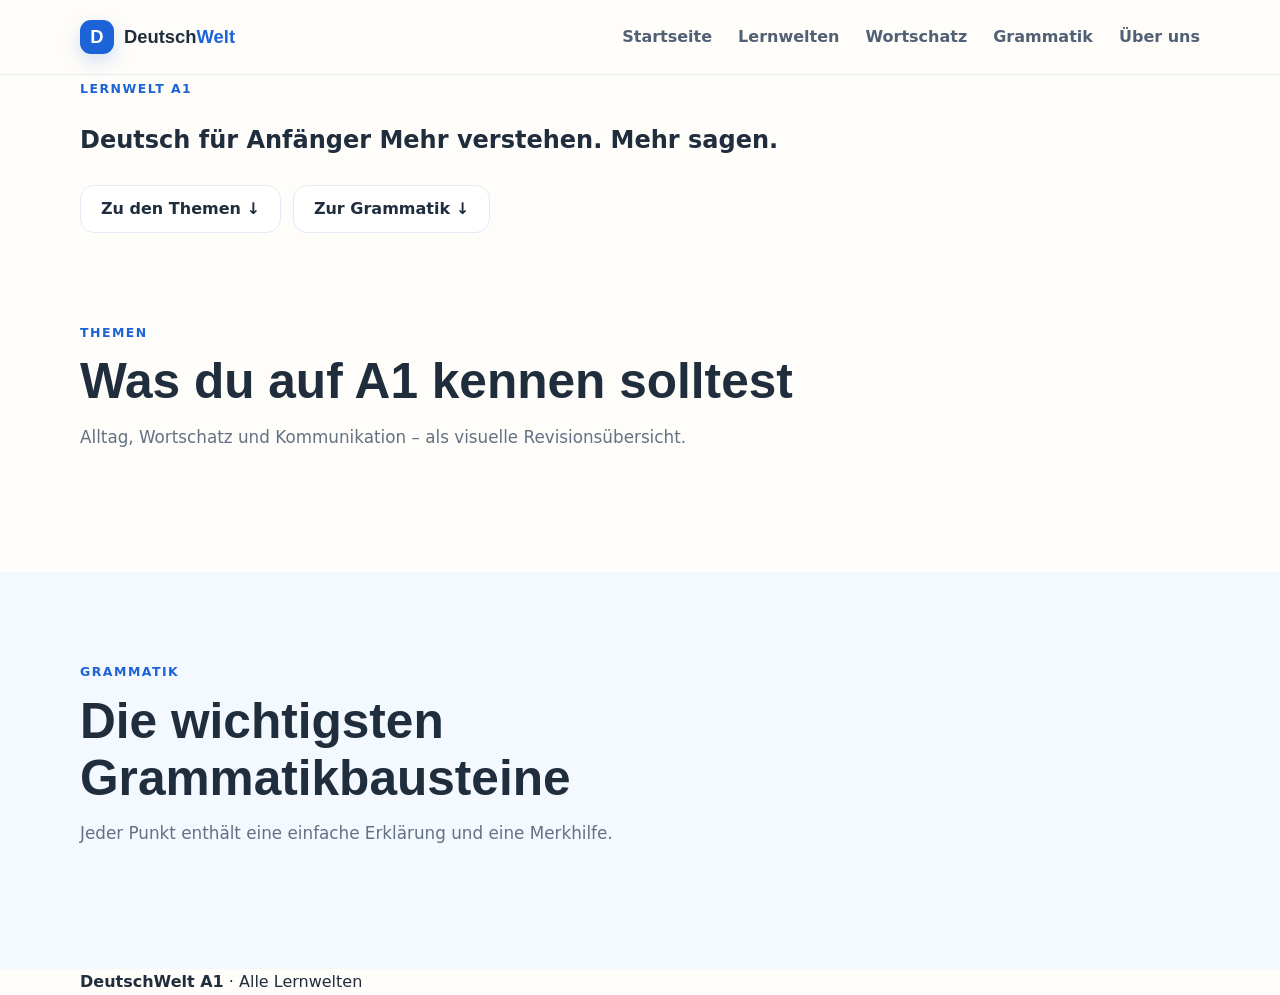
==== a1.html @ 610cddf9 "Create a1.html for A1 German learning content" ====
<!doctype html><html lang="de"><head><meta charset="utf-8"><meta name="viewport" content="width=device-width,initial-scale=1"><meta name="description" content="DeutschWelt A1 Roadmap und Grammatik-Revisionsübersicht."><title>A1 – DeutschWelt Lernwelt</title><link rel="stylesheet" href="style.css"></head><body>
<header class="site-header"><div class="container nav-wrap"><a class="brand" href="index.html"><span class="brand-mark">D</span><span>Deutsch<span>Welt</span></span></a><button class="menu-toggle" id="menuToggle" aria-expanded="false">☰</button><nav class="main-nav" id="mainNav"><a data-nav href="index.html">Startseite</a><a data-nav href="lernen.html">Lernwelten</a><a data-nav href="wortschatz.html">Wortschatz</a><a data-nav href="grammatik.html">Grammatik</a><a data-nav href="ueber-uns.html">Über uns</a></nav></div></header>
<main><section class="page-hero"><div class="container"><div class="page-hero-box"><div class="orb"></div><span class="kicker">LERNWELT A1</span><h1>Deutsch für Anfänger
Mehr verstehen. Mehr sagen.</h1><p class="lead" id="levelGoal"></p><div class="hero-actions"><a class="btn btn-secondary" href="#themen">Zu den Themen ↓</a><a class="btn btn-secondary" href="#grammatik">Zur Grammatik ↓</a></div></div></div></section>
<section class="section" id="themen"><div class="container"><div class="section-intro"><span class="kicker">THEMEN</span><h2>Was du auf A1 kennen solltest</h2><p>Alltag, Wortschatz und Kommunikation – als visuelle Revisionsübersicht.</p></div><div class="content-stack" id="topicCards"></div></div></section>
<section class="section section-soft" id="grammatik"><div class="container"><div class="section-intro"><span class="kicker">GRAMMATIK</span><h2>Die wichtigsten Grammatikbausteine</h2><p>Jeder Punkt enthält eine einfache Erklärung und eine Merkhilfe.</p></div><div class="content-stack" id="grammarCards"></div></div></section></main>
<footer class="footer"><div class="container"><strong>DeutschWelt A1</strong> · <a href="lernen.html">Alle Lernwelten</a></div></footer><script>window.PAGE_LEVEL='A1';</script><script src="data.js"></script><script src="components.js"></script><script src="script.js"></script></body></html>
---- style.css ----
:root {
  --bg: #fffdf9;
  --paper: #ffffff;
  --soft: #f4f8ff;
  --text: #1f2d3d;
  --muted: #647184;
  --primary: #1d63d8;
  --primary-dark: #174ea9;
  --line: #e5ebf4;
  --yellow: #fff1bc;
  --shadow: 0 14px 40px rgba(31, 67, 116, 0.08);
  --radius: 24px;
}

* { box-sizing: border-box; }
html { scroll-behavior: smooth; }
body {
  margin: 0;
  font-family: "DM Sans", system-ui, sans-serif;
  color: var(--text);
  background: var(--bg);
  line-height: 1.6;
}
a { color: inherit; text-decoration: none; }
button { font: inherit; }
.container { width: min(1120px, calc(100% - 40px)); margin: 0 auto; }

.site-header {
  position: sticky;
  top: 0;
  z-index: 30;
  background: rgba(255,253,249,0.9);
  backdrop-filter: blur(14px);
  border-bottom: 1px solid rgba(229,235,244,0.85);
}
.nav-wrap { display: flex; align-items: center; justify-content: space-between; min-height: 74px; }
.brand { display: inline-flex; align-items: center; gap: 10px; font-family: Manrope, sans-serif; font-size: 1.15rem; font-weight: 800; }
.brand > span:last-child > span { color: var(--primary); }
.brand-mark { display: grid; place-items: center; width: 34px; height: 34px; border-radius: 11px; color: white; background: var(--primary); box-shadow: 0 7px 20px rgba(29,99,216,.2); }
.main-nav { display: flex; gap: 26px; font-weight: 600; color: #516075; }
.main-nav a:hover { color: var(--primary); }
.menu-toggle { display: none; border: 0; background: transparent; font-size: 1.5rem; }

.hero { padding: 76px 0 48px; overflow: hidden; }
.hero-grid { display: grid; grid-template-columns: 1.05fr .95fr; gap: 40px; align-items: center; }
.eyebrow, .kicker, .mini-label { text-transform: uppercase; letter-spacing: .12em; font-size: .78rem; font-weight: 800; color: var(--primary); }
.hero h1, h2, h3, h4 { font-family: Manrope, sans-serif; line-height: 1.15; }
.hero h1 { font-size: clamp(2.7rem, 7vw, 5rem); margin: 12px 0 18px; max-width: 700px; }
.hero-lead { max-width: 630px; color: var(--muted); font-size: 1.14rem; }
.hero-actions { display: flex; flex-wrap: wrap; gap: 12px; margin-top: 26px; }
.btn { display: inline-flex; align-items: center; justify-content: center; min-height: 48px; padding: 0 20px; border-radius: 14px; font-weight: 700; border: 1px solid transparent; cursor: pointer; }
.btn-primary { background: var(--primary); color: #fff; box-shadow: 0 10px 24px rgba(29,99,216,.22); }
.btn-primary:hover { background: var(--primary-dark); }
.btn-secondary { background: #fff; color: var(--text); border-color: var(--line); }
.btn-secondary:hover { border-color: #c9d6e8; background: #fbfcff; }
.btn-small { min-height: 42px; padding: 0 16px; }
.hero-note { margin-top: 14px; color: #778398; font-size: .92rem; }

.hero-art { min-height: 380px; position: relative; background: linear-gradient(180deg, #eef6ff 0%, #fbfdff 100%); border-radius: 38px; border: 1px solid #e6eef8; box-shadow: var(--shadow); overflow: hidden; }
.sun { position: absolute; width: 110px; height: 110px; top: 42px; right: 52px; border-radius: 50%; background: var(--yellow); }
.cloud { position: absolute; width: 90px; height: 30px; border-radius: 30px; background: #fff; opacity: .9; }
.cloud::before, .cloud::after { content: ""; position: absolute; border-radius: 50%; background: #fff; }
.cloud::before { width: 38px; height: 38px; left: 10px; top: -18px; }
.cloud::after { width: 52px; height: 52px; right: 8px; top: -25px; }
.cloud-1 { top: 76px; left: 34px; }
.cloud-2 { top: 122px; right: 120px; transform: scale(.8); }
.book-illustration { position: absolute; left: 50%; top: 55%; transform: translate(-50%,-50%); width: 250px; height: 150px; }
.book-cover { position: absolute; top: 10px; width: 116px; height: 130px; display: grid; place-items: center; color: #fff; font-family: Manrope, sans-serif; font-weight: 800; font-size: 1.2rem; box-shadow: 0 15px 32px rgba(46,75,117,.18); }
.book-cover.left { left: 7px; transform: skewY(7deg) rotate(-3deg); border-radius: 18px 9px 9px 20px; background: #3778df; }
.book-cover.right { right: 7px; transform: skewY(-7deg) rotate(3deg); border-radius: 9px 18px 20px 9px; background: #ffbf43; color: #36465e; }
.book-cover::after { content: ""; width: 72px; height: 2px; background: rgba(255,255,255,.45); position: absolute; bottom: 22px; }
.bookmark { position: absolute; left: 50%; top: 2px; width: 16px; height: 56px; background: #ea6370; transform: translateX(-50%); clip-path: polygon(0 0, 100% 0, 100% 100%, 50% 78%, 0 100%); z-index: 5; }
.speech-bubble { position: absolute; right: 22px; bottom: 24px; background: #fff; padding: 10px 14px; border-radius: 14px; box-shadow: var(--shadow); font-weight: 700; color: #45546a; }

.section { padding: 86px 0; }
.section-soft { background: var(--soft); }
.section-intro { max-width: 720px; margin-bottom: 36px; }
.section-intro.center { margin-inline: auto; text-align: center; }
.section-intro h2 { font-size: clamp(2rem, 5vw, 3.1rem); margin: 9px 0 13px; }
.section-intro p { margin: 0; color: var(--muted); font-size: 1.05rem; }
.row-between { display: flex; justify-content: space-between; align-items: end; }
.feature-grid { display: grid; grid-template-columns: repeat(4,1fr); gap: 18px; }
.feature-card, .level-card, .lesson-card, .today-word-card, .grammar-card, .practice-card { background: var(--paper); border: 1px solid var(--line); box-shadow: var(--shadow); }
.feature-card { padding: 24px; border-radius: 20px; }
.feature-card h3 { margin: 14px 0 8px; font-size: 1.2rem; }
.feature-card p { margin: 0; color: var(--muted); font-size: .95rem; }
.icon-circle { width: 48px; height: 48px; border-radius: 14px; display: grid; place-items: center; background: #f0f5ff; font-size: 1.4rem; }

.level-grid { display: grid; grid-template-columns: repeat(2,1fr); gap: 22px; }
.level-card { position: relative; padding: 28px; border-radius: 28px; overflow: hidden; }
.level-card::after { content:""; position:absolute; width:130px; height:130px; border-radius:50%; right:-40px; bottom:-50px; background: #edf4ff; }
.level-header { display:flex; justify-content:space-between; align-items:center; }
.level-badge { display: inline-flex; align-items:center; justify-content:center; min-width: 56px; height: 42px; border-radius: 14px; background: #edf4ff; color: var(--primary); font-family: Manrope, sans-serif; font-weight: 800; }
.level-card h3 { font-size: 1.7rem; margin: 20px 0 8px; }
.level-card p { color: var(--muted); }
.level-card ul { padding-left: 0; list-style: none; display:grid; gap:8px; margin: 18px 0 22px; }
.level-card li { color: #4d5a6c; }
.level-card li::before { content:"✓"; color: var(--primary); font-weight: 800; margin-right: 9px; }
.level-meta { display:flex; gap:10px; align-items:center; color:#7a8799; font-size:.9rem; }

.practice-grid { display:grid; grid-template-columns: repeat(4,1fr); gap:16px; margin-bottom:34px; }
.practice-card { text-align:left; border-radius:20px; padding:20px; border:1px solid var(--line); cursor:pointer; }
.practice-card:hover { transform: translateY(-2px); border-color:#c9d9ef; }
.practice-card > span { display:block; font-size:1.7rem; margin-bottom:10px; }
.practice-card strong { display:block; font-family:Manrope,sans-serif; font-size:1.05rem; }
.practice-card small { display:block; color:var(--muted); margin-top:5px; }

.lesson-toolbar { display:flex; justify-content:space-between; gap:15px; flex-wrap:wrap; margin-bottom:24px; }
.filter-group { display:flex; gap:8px; flex-wrap:wrap; }
.filter-btn, .type-filter { border:1px solid var(--line); background:#fff; color:#5f6c80; padding:9px 13px; border-radius:12px; cursor:pointer; font-weight:700; }
.filter-btn.active, .type-filter.active { background:#eaf2ff; border-color:#c8daf6; color:var(--primary); }
.lesson-grid { display:grid; grid-template-columns:repeat(3,1fr); gap:18px; }
.lesson-card { border-radius:20px; padding:22px; }
.lesson-tag { display:inline-flex; gap:7px; align-items:center; font-size:.8rem; font-weight:800; color:var(--primary); text-transform:uppercase; letter-spacing:.07em; }
.lesson-card h3 { font-size:1.25rem; margin:12px 0 9px; }
.lesson-card p { color:var(--muted); margin:0 0 18px; min-height:62px; }
.lesson-footer { display:flex; justify-content:space-between; align-items:center; color:#7b8799; font-size:.9rem; }
.lesson-link { border:0; background:transparent; color:var(--primary); font-weight:800; cursor:pointer; padding:0; }
.empty-state { grid-column:1/-1; text-align:center; color:var(--muted); padding:40px; }

.split-layout { display:grid; grid-template-columns:1.2fr .8fr; gap:34px; align-items:stretch; }
.topic-list { display:flex; flex-wrap:wrap; gap:10px; margin-top:22px; }
.topic-pill { background:#fff; border:1px solid var(--line); padding:10px 13px; border-radius:12px; font-weight:700; color:#526074; }
.today-word-card { border-radius:28px; padding:34px; display:flex; flex-direction:column; justify-content:center; min-height:330px; }
.word-article { color:var(--primary); font-size:1.1rem; font-weight:800; margin-top:14px; }
.today-word-card h3 { font-size:3.3rem; margin:2px 0 8px; }
.word-meta { color:#7c8797; }
.today-word-card p { color:#59677a; font-size:1.08rem; margin:20px 0; }

.grammar-grid { display:grid; grid-template-columns:repeat(4,1fr); gap:16px; }
.grammar-card { border-radius:18px; padding:20px; }
.grammar-card .level-badge { margin-bottom:18px; }
.grammar-card h3 { font-size:1.1rem; margin:0 0 6px; }
.grammar-card p { margin:0; color:var(--muted); font-size:.92rem; }

.cta-section { padding: 30px 0 86px; }
.cta-card { border-radius:30px; background:#eaf2ff; border:1px solid #d5e3f8; padding:34px; display:flex; align-items:center; justify-content:space-between; gap:20px; }
.cta-card h2 { margin:8px 0 8px; font-size:2rem; max-width:700px; }
.cta-card p { margin:0; color:#5f6f84; }

.site-footer { padding: 45px 0 22px; background:#1f2d3d; color:#d8e1ed; }
.footer-grid { display:grid; grid-template-columns:2fr 1fr 1fr; gap:30px; }
.footer-brand { color:#fff; }
.footer-grid p { color:#aab7c8; }
.footer-grid h4 { margin:0 0 10px; color:#fff; }
.footer-grid a { display:block; color:#afbdce; margin:5px 0; }
.footer-grid a:hover { color:#fff; }
.footer-bottom { border-top:1px solid rgba(255,255,255,.12); margin-top:30px; padding-top:16px; color:#93a1b2; font-size:.88rem; }

.lesson-modal { display:none; position:fixed; inset:0; z-index:50; }
.lesson-modal.open { display:block; }
.modal-backdrop { position:absolute; inset:0; background:rgba(17,31,49,.45); backdrop-filter:blur(5px); }
.modal-card { position:relative; width:min(680px,calc(100% - 32px)); max-height:calc(100vh - 60px); overflow:auto; margin:30px auto; background:#fff; border-radius:28px; padding:34px; box-shadow:0 25px 70px rgba(0,0,0,.18); }
.modal-close { position:absolute; right:18px; top:14px; border:0; background:#f1f4f8; width:38px; height:38px; border-radius:50%; font-size:1.5rem; cursor:pointer; }
.modal-card h2 { margin:10px 40px 10px 0; }
.modal-card p { color:var(--muted); }
.modal-example, .quiz-box { background:#f7faff; border:1px solid #e0eafb; border-radius:18px; padding:18px; margin-top:20px; }
.quiz-option { width:100%; text-align:left; padding:12px 14px; margin:8px 0 0; border-radius:12px; border:1px solid var(--line); background:#fff; cursor:pointer; }
.quiz-option.correct { border-color:#78c49a; background:#eefaf3; }
.quiz-option.wrong { border-color:#ef9797; background:#fff2f2; }
.quiz-feedback { margin-top:12px; font-weight:700; }

@media (max-width: 980px) {
  .feature-grid { grid-template-columns:repeat(2,1fr); }
  .lesson-grid { grid-template-columns:repeat(2,1fr); }
  .grammar-grid { grid-template-columns:repeat(2,1fr); }
  .practice-grid { grid-template-columns:repeat(2,1fr); }
}
@media (max-width: 760px) {
  .container { width:min(100% - 28px,1120px); }
  .main-nav { display:none; position:absolute; top:74px; left:0; right:0; padding:16px 20px 22px; background:#fffdf9; border-bottom:1px solid var(--line); flex-direction:column; gap:12px; }
  .main-nav.open { display:flex; }
  .menu-toggle { display:block; }
  .hero { padding-top:45px; }
  .hero-grid, .split-layout { grid-template-columns:1fr; }
  .hero-art { min-height:290px; }
  .level-grid, .lesson-grid { grid-template-columns:1fr; }
  .feature-grid, .practice-grid, .grammar-grid { grid-template-columns:1fr; }
  .row-between { align-items:start; }
  .cta-card { flex-direction:column; align-items:flex-start; }
  .footer-grid { grid-template-columns:1fr 1fr; }
  .footer-grid > :first-child { grid-column:1/-1; }
}
@media (max-width: 480px) {
  .hero h1 { font-size:2.45rem; }
  .hero-actions .btn { width:100%; }
  .footer-grid { grid-template-columns:1fr; }
}
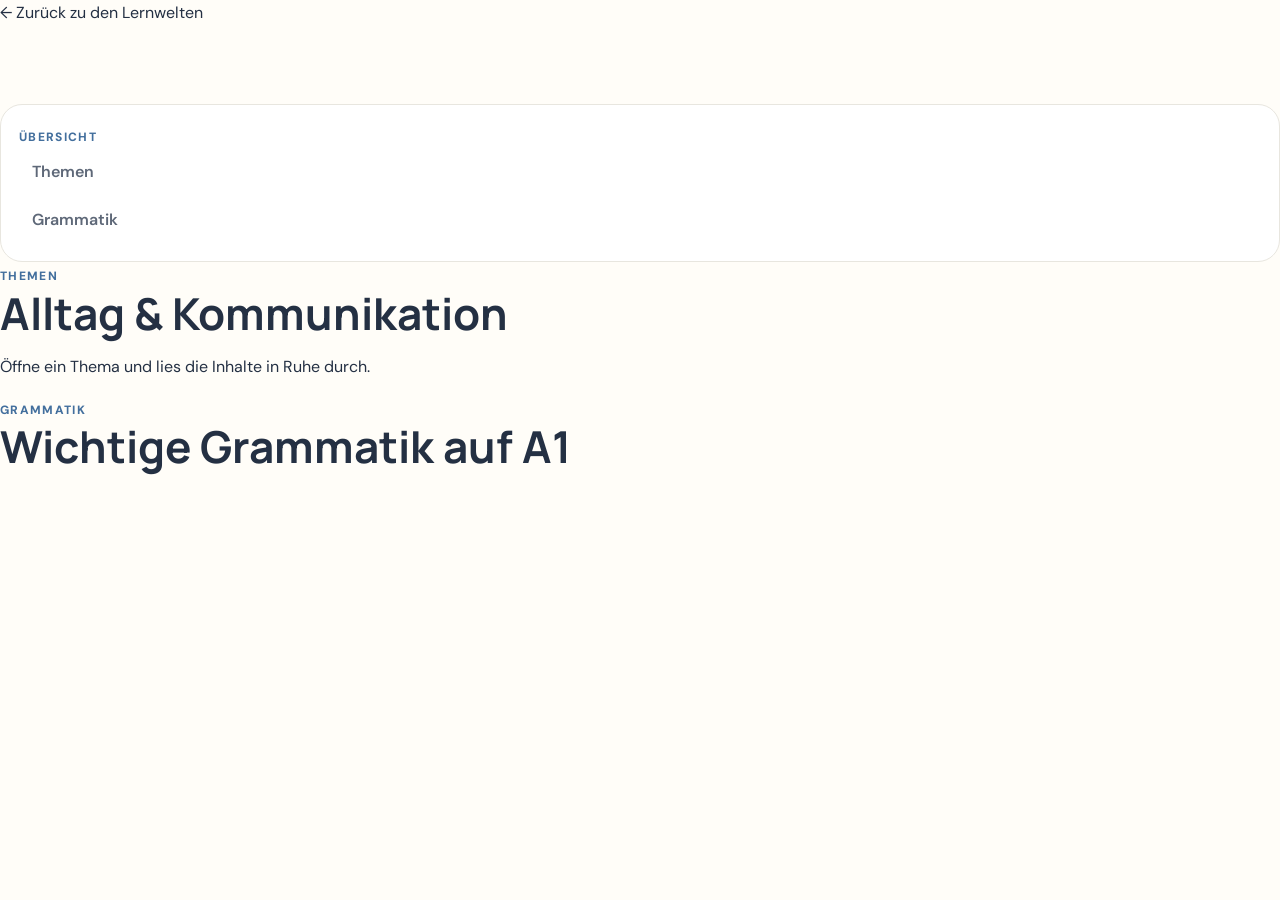
==== commit 464f563d: "Revise A1 HTML structure and content Updated the structure and content of the A1 HTML page, includin" ====
--- a/a1.html
+++ b/a1.html
@@ -1,7 +1 @@
-<!doctype html><html lang="de"><head><meta charset="utf-8"><meta name="viewport" content="width=device-width,initial-scale=1"><meta name="description" content="DeutschWelt A1 Roadmap und Grammatik-Revisionsübersicht."><title>A1 – DeutschWelt Lernwelt</title><link rel="stylesheet" href="style.css"></head><body>
-<header class="site-header"><div class="container nav-wrap"><a class="brand" href="index.html"><span class="brand-mark">D</span><span>Deutsch<span>Welt</span></span></a><button class="menu-toggle" id="menuToggle" aria-expanded="false">☰</button><nav class="main-nav" id="mainNav"><a data-nav href="index.html">Startseite</a><a data-nav href="lernen.html">Lernwelten</a><a data-nav href="wortschatz.html">Wortschatz</a><a data-nav href="grammatik.html">Grammatik</a><a data-nav href="ueber-uns.html">Über uns</a></nav></div></header>
-<main><section class="page-hero"><div class="container"><div class="page-hero-box"><div class="orb"></div><span class="kicker">LERNWELT A1</span><h1>Deutsch für Anfänger
-Mehr verstehen. Mehr sagen.</h1><p class="lead" id="levelGoal"></p><div class="hero-actions"><a class="btn btn-secondary" href="#themen">Zu den Themen ↓</a><a class="btn btn-secondary" href="#grammatik">Zur Grammatik ↓</a></div></div></div></section>
-<section class="section" id="themen"><div class="container"><div class="section-intro"><span class="kicker">THEMEN</span><h2>Was du auf A1 kennen solltest</h2><p>Alltag, Wortschatz und Kommunikation – als visuelle Revisionsübersicht.</p></div><div class="content-stack" id="topicCards"></div></div></section>
-<section class="section section-soft" id="grammatik"><div class="container"><div class="section-intro"><span class="kicker">GRAMMATIK</span><h2>Die wichtigsten Grammatikbausteine</h2><p>Jeder Punkt enthält eine einfache Erklärung und eine Merkhilfe.</p></div><div class="content-stack" id="grammarCards"></div></div></section></main>
-<footer class="footer"><div class="container"><strong>DeutschWelt A1</strong> · <a href="lernen.html">Alle Lernwelten</a></div></footer><script>window.PAGE_LEVEL='A1';</script><script src="data.js"></script><script src="components.js"></script><script src="script.js"></script></body></html>
+<!doctype html><html lang="de"><head><meta charset="utf-8"><meta name="viewport" content="width=device-width, initial-scale=1"><title>A1 – DeutschWelt</title><link rel="stylesheet" href="style.css"></head><body data-page="level" data-level="A1"><div id="site-header"></div><main><section class="level-hero shell"><a class="back-link" href="lernen.html">← Zurück zu den Lernwelten</a><div id="level-intro"></div></section><section class="section shell"><div class="content-layout"><aside class="side-nav"><div class="side-nav-sticky"><span class="eyebrow">ÜBERSICHT</span><a href="#topics">Themen</a><a href="#grammar">Grammatik</a></div></aside><div class="content-column"><section id="topics" class="content-section"><div class="section-heading compact"><div><span class="eyebrow">THEMEN</span><h2>Alltag & Kommunikation</h2></div><p>Öffne ein Thema und lies die Inhalte in Ruhe durch.</p></div><div id="level-topics" class="topic-grid"></div></section><section id="grammar" class="content-section"><div class="section-heading compact"><div><span class="eyebrow">GRAMMATIK</span><h2>Wichtige Grammatik auf A1</h2></div></div><div id="level-grammar" class="grammar-list"></div></section></div></div></section></main><div id="site-footer"></div><script src="script.js"></script></body></html>
--- a/style.css
+++ b/style.css
@@ -1,188 +1,2 @@
-:root {
-  --bg: #fffdf9;
-  --paper: #ffffff;
-  --soft: #f4f8ff;
-  --text: #1f2d3d;
-  --muted: #647184;
-  --primary: #1d63d8;
-  --primary-dark: #174ea9;
-  --line: #e5ebf4;
-  --yellow: #fff1bc;
-  --shadow: 0 14px 40px rgba(31, 67, 116, 0.08);
-  --radius: 24px;
-}
-
-* { box-sizing: border-box; }
-html { scroll-behavior: smooth; }
-body {
-  margin: 0;
-  font-family: "DM Sans", system-ui, sans-serif;
-  color: var(--text);
-  background: var(--bg);
-  line-height: 1.6;
-}
-a { color: inherit; text-decoration: none; }
-button { font: inherit; }
-.container { width: min(1120px, calc(100% - 40px)); margin: 0 auto; }
-
-.site-header {
-  position: sticky;
-  top: 0;
-  z-index: 30;
-  background: rgba(255,253,249,0.9);
-  backdrop-filter: blur(14px);
-  border-bottom: 1px solid rgba(229,235,244,0.85);
-}
-.nav-wrap { display: flex; align-items: center; justify-content: space-between; min-height: 74px; }
-.brand { display: inline-flex; align-items: center; gap: 10px; font-family: Manrope, sans-serif; font-size: 1.15rem; font-weight: 800; }
-.brand > span:last-child > span { color: var(--primary); }
-.brand-mark { display: grid; place-items: center; width: 34px; height: 34px; border-radius: 11px; color: white; background: var(--primary); box-shadow: 0 7px 20px rgba(29,99,216,.2); }
-.main-nav { display: flex; gap: 26px; font-weight: 600; color: #516075; }
-.main-nav a:hover { color: var(--primary); }
-.menu-toggle { display: none; border: 0; background: transparent; font-size: 1.5rem; }
-
-.hero { padding: 76px 0 48px; overflow: hidden; }
-.hero-grid { display: grid; grid-template-columns: 1.05fr .95fr; gap: 40px; align-items: center; }
-.eyebrow, .kicker, .mini-label { text-transform: uppercase; letter-spacing: .12em; font-size: .78rem; font-weight: 800; color: var(--primary); }
-.hero h1, h2, h3, h4 { font-family: Manrope, sans-serif; line-height: 1.15; }
-.hero h1 { font-size: clamp(2.7rem, 7vw, 5rem); margin: 12px 0 18px; max-width: 700px; }
-.hero-lead { max-width: 630px; color: var(--muted); font-size: 1.14rem; }
-.hero-actions { display: flex; flex-wrap: wrap; gap: 12px; margin-top: 26px; }
-.btn { display: inline-flex; align-items: center; justify-content: center; min-height: 48px; padding: 0 20px; border-radius: 14px; font-weight: 700; border: 1px solid transparent; cursor: pointer; }
-.btn-primary { background: var(--primary); color: #fff; box-shadow: 0 10px 24px rgba(29,99,216,.22); }
-.btn-primary:hover { background: var(--primary-dark); }
-.btn-secondary { background: #fff; color: var(--text); border-color: var(--line); }
-.btn-secondary:hover { border-color: #c9d6e8; background: #fbfcff; }
-.btn-small { min-height: 42px; padding: 0 16px; }
-.hero-note { margin-top: 14px; color: #778398; font-size: .92rem; }
-
-.hero-art { min-height: 380px; position: relative; background: linear-gradient(180deg, #eef6ff 0%, #fbfdff 100%); border-radius: 38px; border: 1px solid #e6eef8; box-shadow: var(--shadow); overflow: hidden; }
-.sun { position: absolute; width: 110px; height: 110px; top: 42px; right: 52px; border-radius: 50%; background: var(--yellow); }
-.cloud { position: absolute; width: 90px; height: 30px; border-radius: 30px; background: #fff; opacity: .9; }
-.cloud::before, .cloud::after { content: ""; position: absolute; border-radius: 50%; background: #fff; }
-.cloud::before { width: 38px; height: 38px; left: 10px; top: -18px; }
-.cloud::after { width: 52px; height: 52px; right: 8px; top: -25px; }
-.cloud-1 { top: 76px; left: 34px; }
-.cloud-2 { top: 122px; right: 120px; transform: scale(.8); }
-.book-illustration { position: absolute; left: 50%; top: 55%; transform: translate(-50%,-50%); width: 250px; height: 150px; }
-.book-cover { position: absolute; top: 10px; width: 116px; height: 130px; display: grid; place-items: center; color: #fff; font-family: Manrope, sans-serif; font-weight: 800; font-size: 1.2rem; box-shadow: 0 15px 32px rgba(46,75,117,.18); }
-.book-cover.left { left: 7px; transform: skewY(7deg) rotate(-3deg); border-radius: 18px 9px 9px 20px; background: #3778df; }
-.book-cover.right { right: 7px; transform: skewY(-7deg) rotate(3deg); border-radius: 9px 18px 20px 9px; background: #ffbf43; color: #36465e; }
-.book-cover::after { content: ""; width: 72px; height: 2px; background: rgba(255,255,255,.45); position: absolute; bottom: 22px; }
-.bookmark { position: absolute; left: 50%; top: 2px; width: 16px; height: 56px; background: #ea6370; transform: translateX(-50%); clip-path: polygon(0 0, 100% 0, 100% 100%, 50% 78%, 0 100%); z-index: 5; }
-.speech-bubble { position: absolute; right: 22px; bottom: 24px; background: #fff; padding: 10px 14px; border-radius: 14px; box-shadow: var(--shadow); font-weight: 700; color: #45546a; }
-
-.section { padding: 86px 0; }
-.section-soft { background: var(--soft); }
-.section-intro { max-width: 720px; margin-bottom: 36px; }
-.section-intro.center { margin-inline: auto; text-align: center; }
-.section-intro h2 { font-size: clamp(2rem, 5vw, 3.1rem); margin: 9px 0 13px; }
-.section-intro p { margin: 0; color: var(--muted); font-size: 1.05rem; }
-.row-between { display: flex; justify-content: space-between; align-items: end; }
-.feature-grid { display: grid; grid-template-columns: repeat(4,1fr); gap: 18px; }
-.feature-card, .level-card, .lesson-card, .today-word-card, .grammar-card, .practice-card { background: var(--paper); border: 1px solid var(--line); box-shadow: var(--shadow); }
-.feature-card { padding: 24px; border-radius: 20px; }
-.feature-card h3 { margin: 14px 0 8px; font-size: 1.2rem; }
-.feature-card p { margin: 0; color: var(--muted); font-size: .95rem; }
-.icon-circle { width: 48px; height: 48px; border-radius: 14px; display: grid; place-items: center; background: #f0f5ff; font-size: 1.4rem; }
-
-.level-grid { display: grid; grid-template-columns: repeat(2,1fr); gap: 22px; }
-.level-card { position: relative; padding: 28px; border-radius: 28px; overflow: hidden; }
-.level-card::after { content:""; position:absolute; width:130px; height:130px; border-radius:50%; right:-40px; bottom:-50px; background: #edf4ff; }
-.level-header { display:flex; justify-content:space-between; align-items:center; }
-.level-badge { display: inline-flex; align-items:center; justify-content:center; min-width: 56px; height: 42px; border-radius: 14px; background: #edf4ff; color: var(--primary); font-family: Manrope, sans-serif; font-weight: 800; }
-.level-card h3 { font-size: 1.7rem; margin: 20px 0 8px; }
-.level-card p { color: var(--muted); }
-.level-card ul { padding-left: 0; list-style: none; display:grid; gap:8px; margin: 18px 0 22px; }
-.level-card li { color: #4d5a6c; }
-.level-card li::before { content:"✓"; color: var(--primary); font-weight: 800; margin-right: 9px; }
-.level-meta { display:flex; gap:10px; align-items:center; color:#7a8799; font-size:.9rem; }
-
-.practice-grid { display:grid; grid-template-columns: repeat(4,1fr); gap:16px; margin-bottom:34px; }
-.practice-card { text-align:left; border-radius:20px; padding:20px; border:1px solid var(--line); cursor:pointer; }
-.practice-card:hover { transform: translateY(-2px); border-color:#c9d9ef; }
-.practice-card > span { display:block; font-size:1.7rem; margin-bottom:10px; }
-.practice-card strong { display:block; font-family:Manrope,sans-serif; font-size:1.05rem; }
-.practice-card small { display:block; color:var(--muted); margin-top:5px; }
-
-.lesson-toolbar { display:flex; justify-content:space-between; gap:15px; flex-wrap:wrap; margin-bottom:24px; }
-.filter-group { display:flex; gap:8px; flex-wrap:wrap; }
-.filter-btn, .type-filter { border:1px solid var(--line); background:#fff; color:#5f6c80; padding:9px 13px; border-radius:12px; cursor:pointer; font-weight:700; }
-.filter-btn.active, .type-filter.active { background:#eaf2ff; border-color:#c8daf6; color:var(--primary); }
-.lesson-grid { display:grid; grid-template-columns:repeat(3,1fr); gap:18px; }
-.lesson-card { border-radius:20px; padding:22px; }
-.lesson-tag { display:inline-flex; gap:7px; align-items:center; font-size:.8rem; font-weight:800; color:var(--primary); text-transform:uppercase; letter-spacing:.07em; }
-.lesson-card h3 { font-size:1.25rem; margin:12px 0 9px; }
-.lesson-card p { color:var(--muted); margin:0 0 18px; min-height:62px; }
-.lesson-footer { display:flex; justify-content:space-between; align-items:center; color:#7b8799; font-size:.9rem; }
-.lesson-link { border:0; background:transparent; color:var(--primary); font-weight:800; cursor:pointer; padding:0; }
-.empty-state { grid-column:1/-1; text-align:center; color:var(--muted); padding:40px; }
-
-.split-layout { display:grid; grid-template-columns:1.2fr .8fr; gap:34px; align-items:stretch; }
-.topic-list { display:flex; flex-wrap:wrap; gap:10px; margin-top:22px; }
-.topic-pill { background:#fff; border:1px solid var(--line); padding:10px 13px; border-radius:12px; font-weight:700; color:#526074; }
-.today-word-card { border-radius:28px; padding:34px; display:flex; flex-direction:column; justify-content:center; min-height:330px; }
-.word-article { color:var(--primary); font-size:1.1rem; font-weight:800; margin-top:14px; }
-.today-word-card h3 { font-size:3.3rem; margin:2px 0 8px; }
-.word-meta { color:#7c8797; }
-.today-word-card p { color:#59677a; font-size:1.08rem; margin:20px 0; }
-
-.grammar-grid { display:grid; grid-template-columns:repeat(4,1fr); gap:16px; }
-.grammar-card { border-radius:18px; padding:20px; }
-.grammar-card .level-badge { margin-bottom:18px; }
-.grammar-card h3 { font-size:1.1rem; margin:0 0 6px; }
-.grammar-card p { margin:0; color:var(--muted); font-size:.92rem; }
-
-.cta-section { padding: 30px 0 86px; }
-.cta-card { border-radius:30px; background:#eaf2ff; border:1px solid #d5e3f8; padding:34px; display:flex; align-items:center; justify-content:space-between; gap:20px; }
-.cta-card h2 { margin:8px 0 8px; font-size:2rem; max-width:700px; }
-.cta-card p { margin:0; color:#5f6f84; }
-
-.site-footer { padding: 45px 0 22px; background:#1f2d3d; color:#d8e1ed; }
-.footer-grid { display:grid; grid-template-columns:2fr 1fr 1fr; gap:30px; }
-.footer-brand { color:#fff; }
-.footer-grid p { color:#aab7c8; }
-.footer-grid h4 { margin:0 0 10px; color:#fff; }
-.footer-grid a { display:block; color:#afbdce; margin:5px 0; }
-.footer-grid a:hover { color:#fff; }
-.footer-bottom { border-top:1px solid rgba(255,255,255,.12); margin-top:30px; padding-top:16px; color:#93a1b2; font-size:.88rem; }
-
-.lesson-modal { display:none; position:fixed; inset:0; z-index:50; }
-.lesson-modal.open { display:block; }
-.modal-backdrop { position:absolute; inset:0; background:rgba(17,31,49,.45); backdrop-filter:blur(5px); }
-.modal-card { position:relative; width:min(680px,calc(100% - 32px)); max-height:calc(100vh - 60px); overflow:auto; margin:30px auto; background:#fff; border-radius:28px; padding:34px; box-shadow:0 25px 70px rgba(0,0,0,.18); }
-.modal-close { position:absolute; right:18px; top:14px; border:0; background:#f1f4f8; width:38px; height:38px; border-radius:50%; font-size:1.5rem; cursor:pointer; }
-.modal-card h2 { margin:10px 40px 10px 0; }
-.modal-card p { color:var(--muted); }
-.modal-example, .quiz-box { background:#f7faff; border:1px solid #e0eafb; border-radius:18px; padding:18px; margin-top:20px; }
-.quiz-option { width:100%; text-align:left; padding:12px 14px; margin:8px 0 0; border-radius:12px; border:1px solid var(--line); background:#fff; cursor:pointer; }
-.quiz-option.correct { border-color:#78c49a; background:#eefaf3; }
-.quiz-option.wrong { border-color:#ef9797; background:#fff2f2; }
-.quiz-feedback { margin-top:12px; font-weight:700; }
-
-@media (max-width: 980px) {
-  .feature-grid { grid-template-columns:repeat(2,1fr); }
-  .lesson-grid { grid-template-columns:repeat(2,1fr); }
-  .grammar-grid { grid-template-columns:repeat(2,1fr); }
-  .practice-grid { grid-template-columns:repeat(2,1fr); }
-}
-@media (max-width: 760px) {
-  .container { width:min(100% - 28px,1120px); }
-  .main-nav { display:none; position:absolute; top:74px; left:0; right:0; padding:16px 20px 22px; background:#fffdf9; border-bottom:1px solid var(--line); flex-direction:column; gap:12px; }
-  .main-nav.open { display:flex; }
-  .menu-toggle { display:block; }
-  .hero { padding-top:45px; }
-  .hero-grid, .split-layout { grid-template-columns:1fr; }
-  .hero-art { min-height:290px; }
-  .level-grid, .lesson-grid { grid-template-columns:1fr; }
-  .feature-grid, .practice-grid, .grammar-grid { grid-template-columns:1fr; }
-  .row-between { align-items:start; }
-  .cta-card { flex-direction:column; align-items:flex-start; }
-  .footer-grid { grid-template-columns:1fr 1fr; }
-  .footer-grid > :first-child { grid-column:1/-1; }
-}
-@media (max-width: 480px) {
-  .hero h1 { font-size:2.45rem; }
-  .hero-actions .btn { width:100%; }
-  .footer-grid { grid-template-columns:1fr; }
-}
+@import url('https://fonts.googleapis.com/css2?family=DM+Sans:wght@400;500;600;700&family=Manrope:wght@700;800&display=swap');
+:root{--ink:#243043;--muted:#6d7787;--paper:#fffdf8;--card:#fff;--line:#e8e6df;--blue:#5f87b2;--blue-dark:#436f9d;--mint:#dff2e7;--sky:#e1f0fb;--lavender:#ede8fb;--peach:#fff0df;--yellow:#fff5c9;--shadow:0 16px 42px rgba(40,52,74,.08);--radius:24px}*{box-sizing:border-box}html{scroll-behavior:smooth}body{margin:0;font-family:'DM Sans',system-ui,sans-serif;background:var(--paper);color:var(--ink);line-height:1.6}a{color:inherit;text-decoration:none}button{font:inherit}.container{width:min(1160px,92%);margin:auto}.site-header{position:sticky;top:0;z-index:20;background:rgba(255,253,248,.88);backdrop-filter:blur(12px);border-bottom:1px solid rgba(232,230,223,.8)}.nav-wrap{height:76px;display:flex;align-items:center;justify-content:space-between;gap:24px}.brand{display:flex;align-items:center;gap:10px;font-family:Manrope,sans-serif;font-size:22px;font-weight:800}.brand-mark{width:40px;height:40px;display:grid;place-items:center;border-radius:14px;background:var(--blue);color:#fff;box-shadow:0 7px 16px rgba(95,135,178,.25)}.brand span span{color:var(--blue-dark)}.main-nav{display:flex;align-items:center;gap:28px;font-weight:600;color:#596579}.main-nav a:hover,.main-nav a.active{color:var(--blue-dark)}.menu-toggle{display:none;border:0;background:transparent;font-size:26px}.hero{padding:78px 0 70px;overflow:hidden}.hero-grid{display:grid;grid-template-columns:1.05fr .95fr;gap:46px;align-items:center}.eyebrow,.kicker{font-weight:800;letter-spacing:.11em;text-transform:uppercase;font-size:12px;color:var(--blue-dark)}h1,h2,h3{font-family:Manrope,sans-serif;line-height:1.14;margin:0 0 16px}h1{font-size:clamp(42px,6vw,72px);max-width:760px}h2{font-size:clamp(30px,4vw,44px)}h3{font-size:22px}.lead{font-size:20px;color:#586476;max-width:690px}.hero-actions{display:flex;gap:12px;flex-wrap:wrap;margin:28px 0}.btn{display:inline-flex;align-items:center;justify-content:center;border-radius:999px;padding:13px 19px;font-weight:700;border:1px solid transparent;transition:.2s transform,.2s box-shadow}.btn:hover{transform:translateY(-2px);box-shadow:0 10px 20px rgba(50,60,80,.08)}.btn-primary{background:var(--blue);color:#fff}.btn-secondary{background:#fff;border-color:var(--line)}.hero-note{color:#7a8391;font-size:14px}.hero-art{min-height:360px;position:relative;background:linear-gradient(145deg,#eaf6ef,#edf4fb);border-radius:34px;overflow:hidden;box-shadow:var(--shadow)}.sun{position:absolute;width:110px;height:110px;background:#ffe8a7;border-radius:50%;right:48px;top:35px;animation:float 4s ease-in-out infinite}.cloud{position:absolute;background:#fff;border-radius:99px;filter:drop-shadow(0 5px 10px rgba(60,70,80,.08))}.cloud:before,.cloud:after{content:'';position:absolute;background:#fff;border-radius:50%}.cloud-1{width:120px;height:35px;left:60px;top:80px}.cloud-1:before{width:52px;height:52px;left:18px;top:-26px}.cloud-1:after{width:64px;height:64px;right:16px;top:-34px}.cloud-2{width:95px;height:30px;right:110px;top:170px}.cloud-2:before{width:42px;height:42px;left:14px;top:-22px}.cloud-2:after{width:50px;height:50px;right:16px;top:-27px}.book{position:absolute;left:50%;top:58%;transform:translate(-50%,-50%);width:290px;height:180px;border-radius:22px;background:#fff;box-shadow:0 28px 40px rgba(55,77,96,.16);display:grid;grid-template-columns:1fr 1fr;overflow:hidden;animation:float 5s ease-in-out infinite}.book>div{padding:38px 26px;font-family:Manrope;font-size:25px}.book-left{background:#f8f1dd}.book-right{background:#eef4fb}.speech{position:absolute;right:26px;bottom:28px;background:#fff;padding:12px 16px;border-radius:16px;box-shadow:0 10px 24px rgba(48,60,75,.1);font-weight:700;animation:wiggle 4.5s ease-in-out infinite}.section{padding:78px 0}.section-soft{background:#f7f7f4}.section-intro{margin-bottom:32px}.section-intro.center{text-align:center}.grid-3{display:grid;grid-template-columns:repeat(3,1fr);gap:22px}.grid-4{display:grid;grid-template-columns:repeat(4,1fr);gap:18px}.feature,.level-card,.topic-card,.grammar-card,.word-card,.info-card{background:var(--card);border:1px solid var(--line);border-radius:var(--radius);box-shadow:0 8px 25px rgba(50,60,80,.04)}.feature{padding:25px}.feature-icon{font-size:30px}.feature p,.level-card p,.topic-card p,.grammar-card p,.info-card p{color:var(--muted)}.level-card{padding:27px;position:relative;overflow:hidden}.level-card.mint{background:linear-gradient(155deg,#fff,#f1fbf5)}.level-card.sky{background:linear-gradient(155deg,#fff,#f2f8fd)}.level-card.lavender{background:linear-gradient(155deg,#fff,#f8f5fe)}.level-top{display:flex;justify-content:space-between;align-items:center;margin-bottom:18px}.badge{display:inline-flex;align-items:center;gap:8px;padding:7px 11px;border-radius:999px;background:#fff;border:1px solid var(--line);font-weight:800}.topic-list{display:grid;gap:9px;margin:18px 0 22px;padding:0;list-style:none}.topic-list li{display:flex;gap:9px;align-items:flex-start;color:#536073}.page-hero{padding:54px 0 36px}.page-hero-box{border-radius:34px;padding:42px;background:linear-gradient(135deg,#edf8f1,#eef5fc);position:relative;overflow:hidden}.page-hero-box .orb{position:absolute;width:180px;height:180px;right:-50px;top:-60px;background:rgba(255,232,167,.65);border-radius:50%}.roadmap-layout{display:grid;grid-template-columns:290px 1fr;gap:24px;align-items:start}.side-nav{position:sticky;top:98px;padding:18px;background:#fff;border:1px solid var(--line);border-radius:22px}.side-nav a{display:block;padding:11px 13px;border-radius:14px;color:#5e6878;font-weight:600}.side-nav a:hover,.side-nav a.active{background:#f0f5fa;color:var(--blue-dark)}.content-stack{display:grid;gap:18px}.topic-card,.grammar-card{padding:24px}.topic-head{display:flex;gap:16px;align-items:flex-start}.topic-number{min-width:44px;height:44px;border-radius:15px;background:var(--mint);display:grid;place-items:center;font-weight:800;color:#507860}.topic-icon{font-size:30px}.topic-card .small{font-size:13px;color:#8a93a0}.grammar-card{display:grid;grid-template-columns:64px 1fr;gap:16px;align-items:start}.grammar-icon{width:60px;height:60px;border-radius:18px;background:var(--yellow);display:grid;place-items:center;font-size:28px}.grammar-card h3{margin-bottom:5px}.callout{padding:19px 21px;border-radius:19px;background:var(--peach);margin:12px 0}.revision-note{padding:22px;border-radius:22px;background:#fff;border:1px dashed #d8d6ce}.table-wrap{overflow:auto}.word-table{width:100%;border-collapse:collapse;background:#fff;border-radius:20px;overflow:hidden;border:1px solid var(--line)}.word-table th,.word-table td{padding:13px 15px;border-bottom:1px solid var(--line);text-align:left}.word-table th{background:#f5f6f4}.filterbar{display:flex;gap:9px;flex-wrap:wrap;margin:20px 0}.filter-btn{border:1px solid var(--line);background:#fff;padding:9px 13px;border-radius:999px;cursor:pointer}.filter-btn.active{background:var(--blue);color:#fff;border-color:var(--blue)}.footer{padding:46px 0;border-top:1px solid var(--line);background:#fff}.footer-grid{display:grid;grid-template-columns:1.4fr 1fr 1fr;gap:28px}.footer a{color:#667184}.fade-up{animation:fadeUp .55s ease both}.delay-1{animation-delay:.08s}.delay-2{animation-delay:.16s}.delay-3{animation-delay:.24s}@keyframes fadeUp{from{opacity:0;transform:translateY(12px)}to{opacity:1;transform:none}}@keyframes float{50%{transform:translateY(-8px)}}@keyframes wiggle{0%,100%{transform:rotate(-1deg)}50%{transform:rotate(2deg)}}@media(max-width:900px){.grid-4{grid-template-columns:repeat(2,1fr)}.grid-3{grid-template-columns:1fr 1fr}.hero-grid{grid-template-columns:1fr}.roadmap-layout{grid-template-columns:1fr}.side-nav{position:static}.main-nav{display:none;position:absolute;top:76px;left:0;right:0;background:var(--paper);padding:14px 4%;border-bottom:1px solid var(--line);flex-direction:column;align-items:flex-start}.main-nav.open{display:flex}.menu-toggle{display:block}.footer-grid{grid-template-columns:1fr}}@media(max-width:600px){.grid-3,.grid-4{grid-template-columns:1fr}.hero{padding-top:54px}.hero-art{min-height:290px}.book{width:230px;height:150px}.book>div{font-size:20px;padding:30px 18px}.page-hero-box{padding:30px 24px}.section{padding:58px 0}.grammar-card{grid-template-columns:1fr}.nav-wrap{height:68px}.main-nav{top:68px}}
